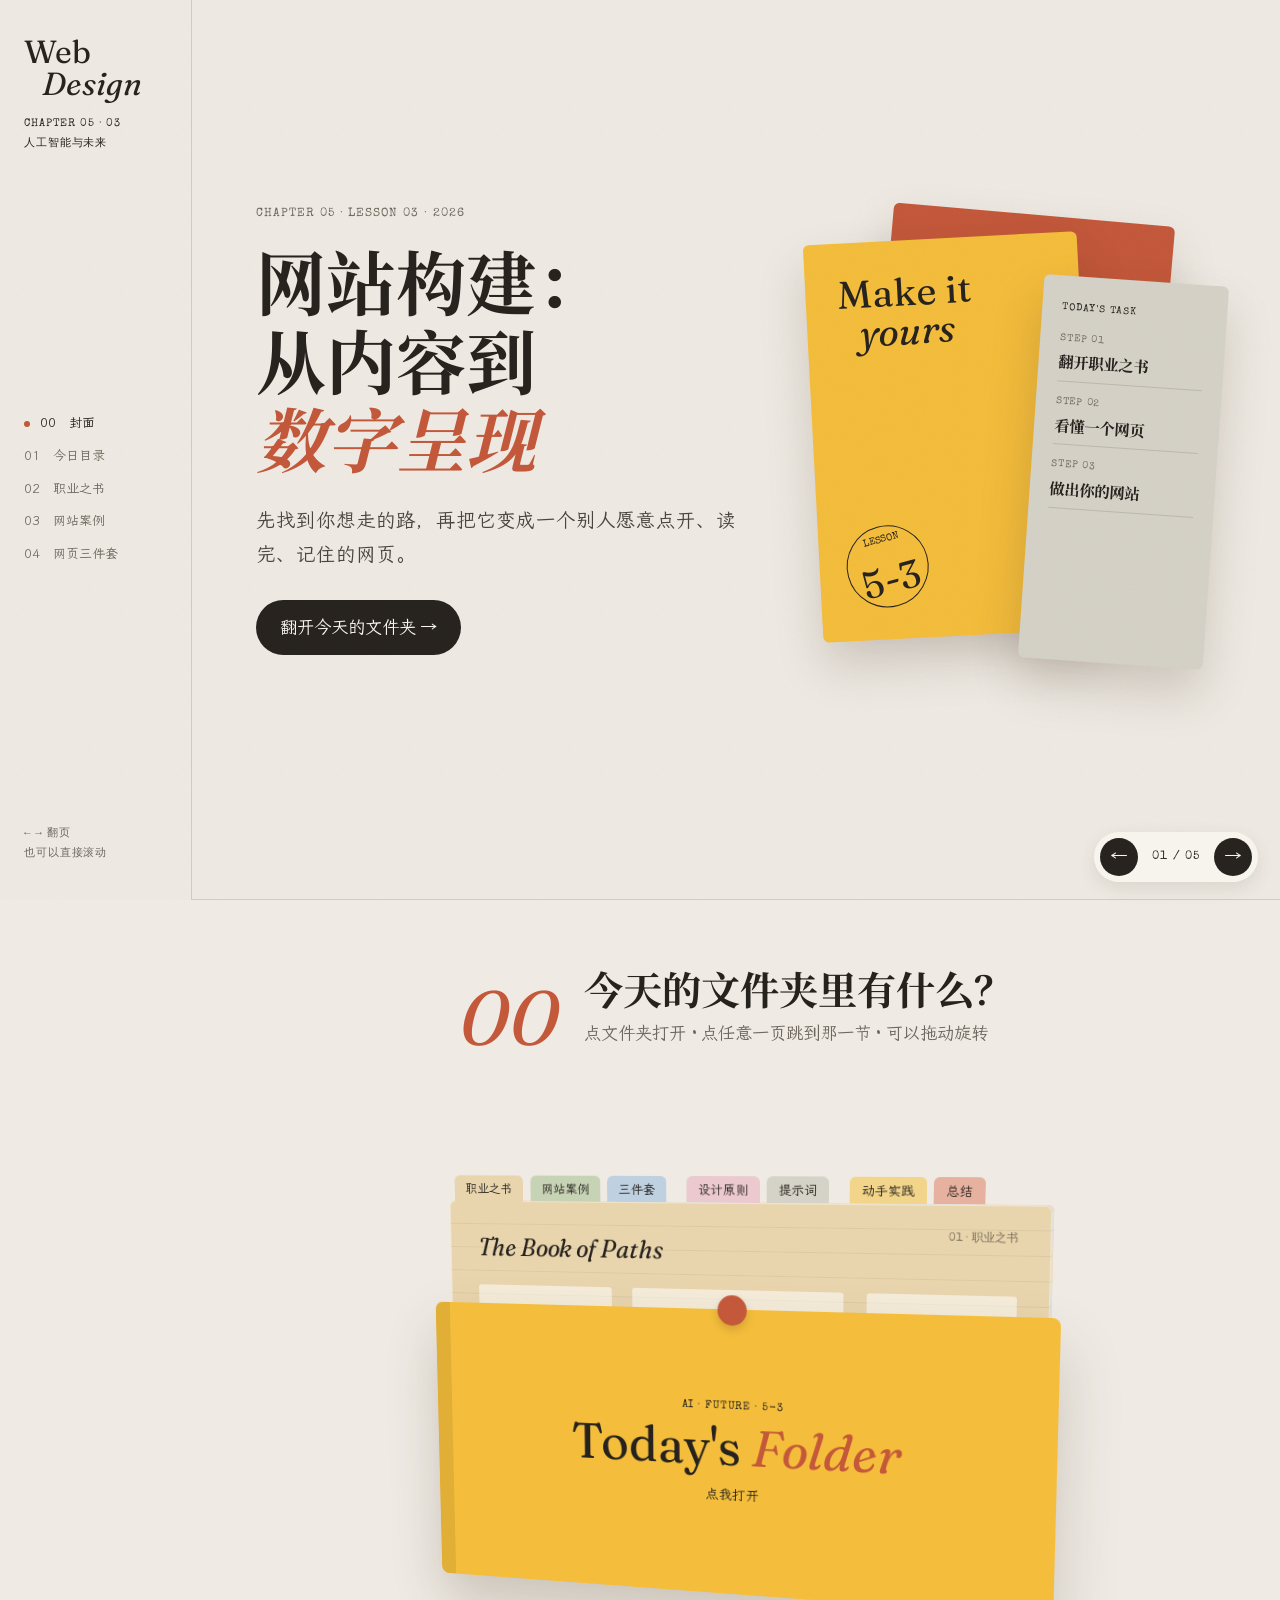
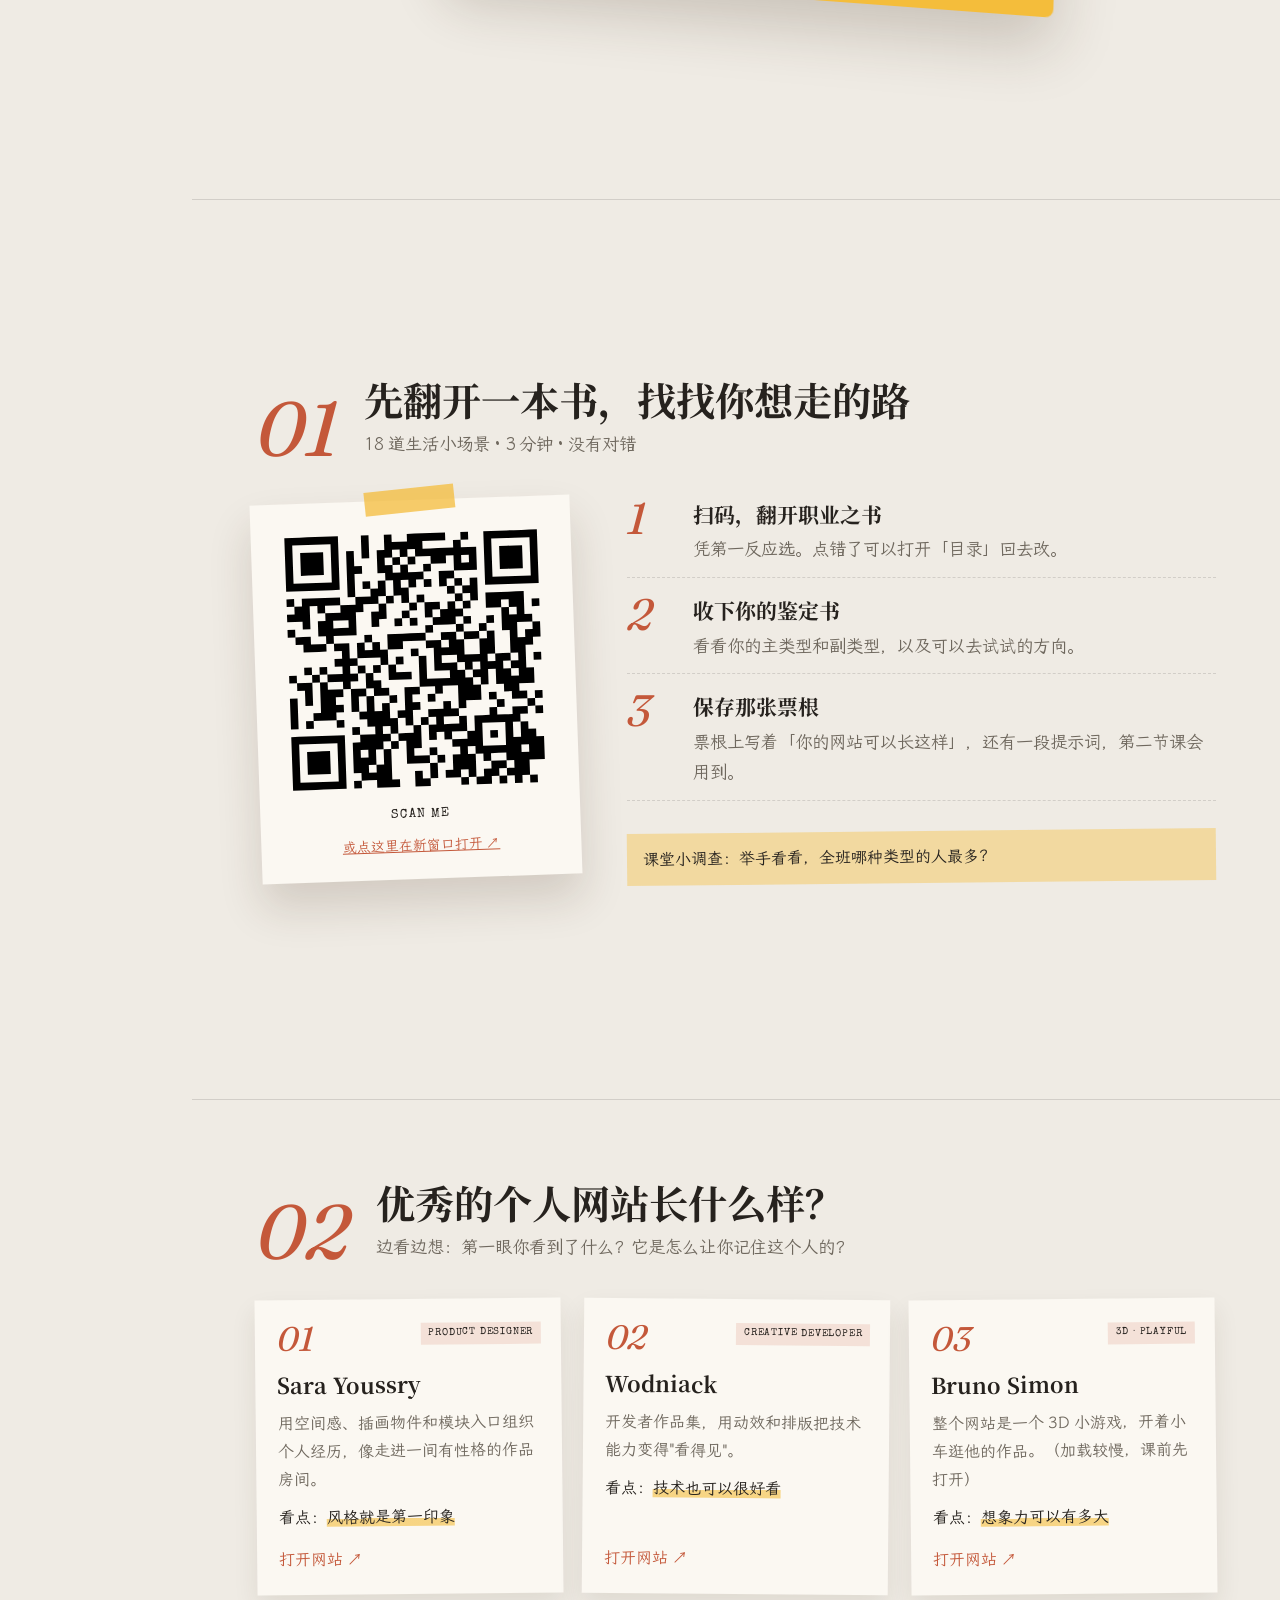
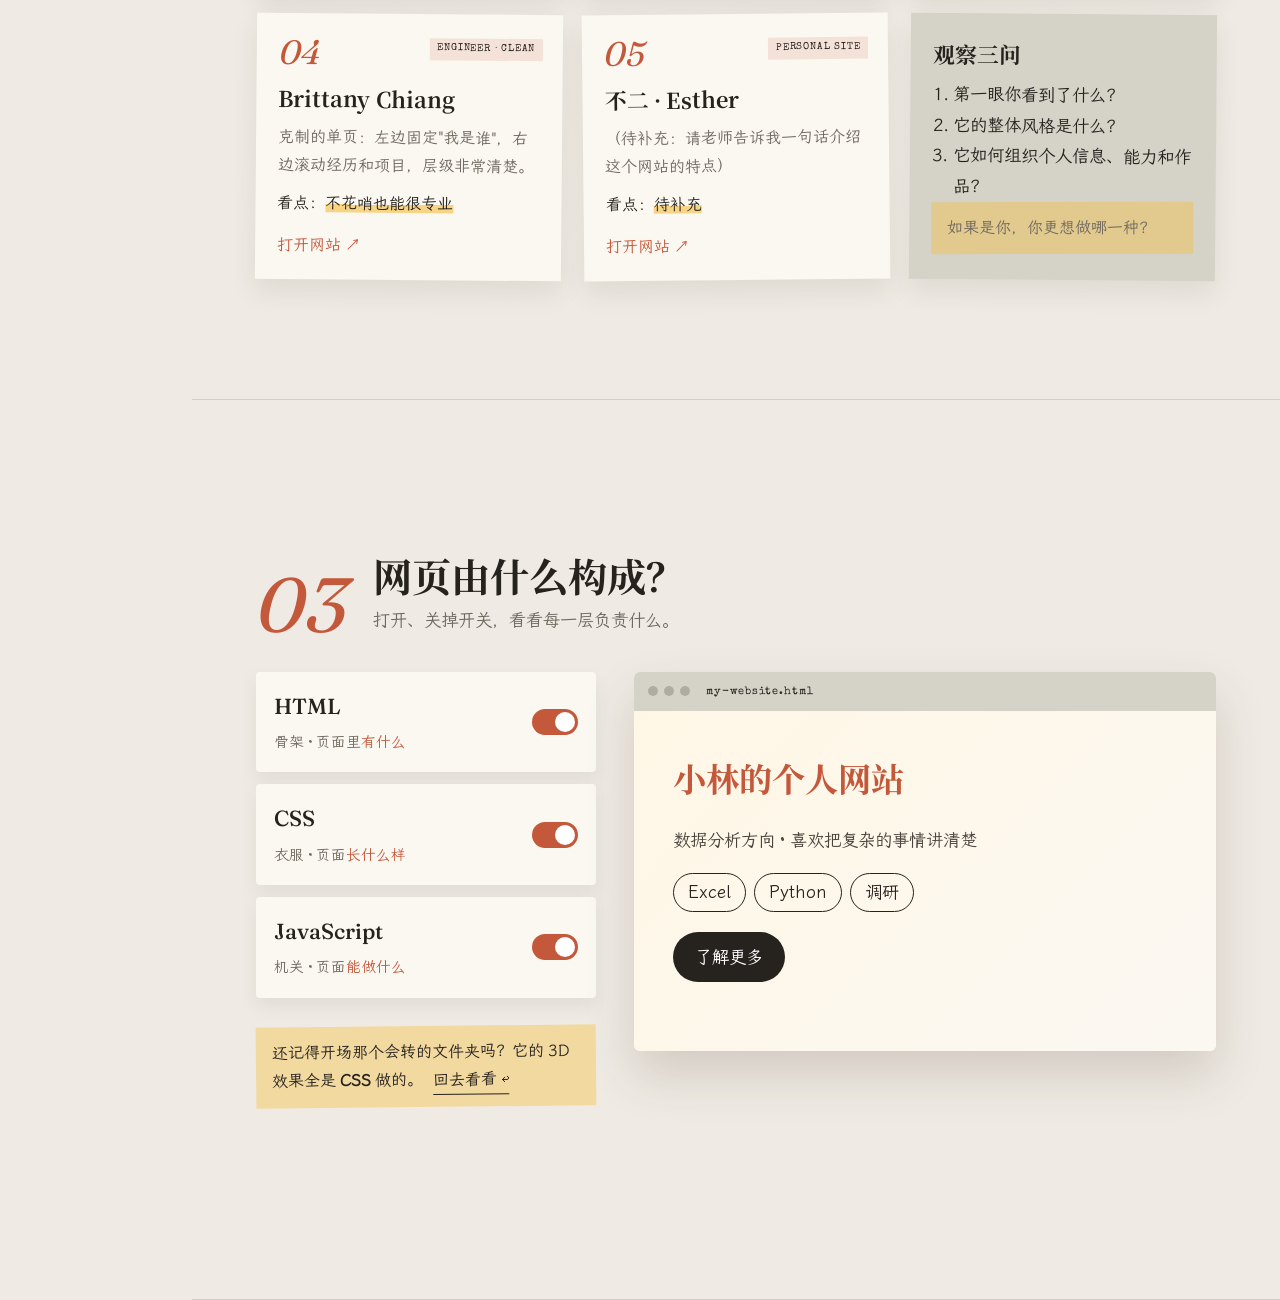
==== demo/index.html @ 515145e1 "Add responsive courseware prototype: full-screen pages with arrow-key page turns and folder director" ====
<!DOCTYPE html>
<html lang="zh-CN">
<head>
  <meta charset="UTF-8">
  <meta name="viewport" content="width=device-width, initial-scale=1.0">
  <title>网站构建 · 5-3</title>
  <link rel="stylesheet" href="fonts/fonts.css">
  <link rel="stylesheet" href="style.css">
</head>
<body>

  <!-- 侧边栏：桌面端显示，当前在哪一节 -->
  <aside class="side">
    <a class="side-brand" href="#s-cover" data-jump>
      <b>Web<i>Design</i></b>
      <span class="type">CHAPTER 05 · 03<br>人工智能与未来</span>
    </a>
    <nav class="side-nav" id="sideNav"></nav>
    <p class="side-keys type">← → 翻页<br>也可以直接滚动</p>
  </aside>

  <!-- 手机端顶栏 -->
  <header class="topbar">
    <b>Web <i>Design</i> · 5-3</b>
    <span id="topPos" class="type">01 / 05</span>
  </header>

  <main id="deck">

    <!-- 00 封面 -->
    <section class="screen hero" id="s-cover" data-title="封面">
      <div class="hero-copy">
        <p class="kicker type">CHAPTER 05 · LESSON 03 · 2026</p>
        <h1>网站构建：<br>从内容到<br><em>数字呈现</em></h1>
        <p class="lead">先找到你想走的路，再把它变成一个别人愿意点开、读完、记住的网页。</p>
        <button class="pill-btn" type="button" data-next>翻开今天的文件夹 →</button>
      </div>
      <div class="hero-stack" aria-hidden="true">
        <div class="hs-card red"></div>
        <div class="hs-card yellow"><b>Make it<br><i>yours</i></b><div class="stamp">LESSON<b>5-3</b></div></div>
        <div class="hs-card ticket">
          <p class="type">TODAY'S TASK</p>
          <dl><dt class="type">STEP 01</dt><dd>翻开职业之书</dd><dt class="type">STEP 02</dt><dd>看懂一个网页</dd><dt class="type">STEP 03</dt><dd>做出你的网站</dd></dl>
        </div>
      </div>
    </section>

    <!-- 01 文件夹目录 -->
    <section class="screen folder-screen" id="s-folder" data-title="今日目录">
      <div class="sec-head center">
        <span class="no">00</span>
        <div><h2>今天的文件夹里有什么？</h2><p>点文件夹打开 · 点任意一页跳到那一节 · 可以拖动旋转</p></div>
      </div>
      <div class="folder-scene" id="folderScene">
        <div class="rig" id="rig"></div>
      </div>
    </section>

    <!-- 02 职业之书 -->
    <section class="screen" id="s-book" data-title="职业之书">
      <div class="sec-head">
        <span class="no">01</span>
        <div><h2>先翻开一本书，找找你想走的路</h2><p>18 道生活小场景 · 3 分钟 · 没有对错</p></div>
      </div>
      <div class="book-grid">
        <div class="qr-card">
          <div class="tape"></div>
          <img src="assets/test-qr.svg" alt="职业之书测试二维码">
          <p class="type">SCAN ME</p>
          <a href="../test/" target="_blank" rel="noopener">或点这里在新窗口打开 ↗</a>
        </div>
        <div class="book-steps">
          <div class="step"><b>1</b><div><h3>扫码，翻开职业之书</h3><p>凭第一反应选。点错了可以打开「目录」回去改。</p></div></div>
          <div class="step"><b>2</b><div><h3>收下你的鉴定书</h3><p>看看你的主类型和副类型，以及可以去试试的方向。</p></div></div>
          <div class="step"><b>3</b><div><h3>保存那张票根</h3><p>票根上写着「你的网站可以长这样」，还有一段提示词，第二节课会用到。</p></div></div>
          <div class="note">课堂小调查：举手看看，全班哪种类型的人最多？</div>
        </div>
      </div>
    </section>

    <!-- 03 案例 -->
    <section class="screen" id="s-cases" data-title="网站案例">
      <div class="sec-head">
        <span class="no">02</span>
        <div><h2>优秀的个人网站长什么样？</h2><p>边看边想：第一眼你看到了什么？它是怎么让你记住这个人的？</p></div>
      </div>
      <div class="cases">
        <article class="case">
          <span class="case-no">01</span><span class="tag type">PRODUCT DESIGNER</span>
          <h3>Sara Youssry</h3>
          <p>用空间感、插画物件和模块入口组织个人经历，像走进一间有性格的作品房间。</p>
          <p class="look">看点：<b>风格就是第一印象</b></p>
          <a href="https://sarayoussry.com/" target="_blank" rel="noopener">打开网站 ↗</a>
        </article>
        <article class="case">
          <span class="case-no">02</span><span class="tag type">CREATIVE DEVELOPER</span>
          <h3>Wodniack</h3>
          <p>开发者作品集，用动效和排版把技术能力变得"看得见"。</p>
          <p class="look">看点：<b>技术也可以很好看</b></p>
          <a href="https://wodniack.dev/" target="_blank" rel="noopener">打开网站 ↗</a>
        </article>
        <article class="case">
          <span class="case-no">03</span><span class="tag type">3D · PLAYFUL</span>
          <h3>Bruno Simon</h3>
          <p>整个网站是一个 3D 小游戏，开着小车逛他的作品。（加载较慢，课前先打开）</p>
          <p class="look">看点：<b>想象力可以有多大</b></p>
          <a href="https://bruno-simon.com/" target="_blank" rel="noopener">打开网站 ↗</a>
        </article>
        <article class="case">
          <span class="case-no">04</span><span class="tag type">ENGINEER · CLEAN</span>
          <h3>Brittany Chiang</h3>
          <p>克制的单页：左边固定"我是谁"，右边滚动经历和项目，层级非常清楚。</p>
          <p class="look">看点：<b>不花哨也能很专业</b></p>
          <a href="https://brittanychiang.com/" target="_blank" rel="noopener">打开网站 ↗</a>
        </article>
        <article class="case">
          <span class="case-no">05</span><span class="tag type">PERSONAL SITE</span>
          <h3>不二 · Esther</h3>
          <p>（待补充：请老师告诉我一句话介绍这个网站的特点）</p>
          <p class="look">看点：<b>待补充</b></p>
          <a href="https://hiesther.me/" target="_blank" rel="noopener">打开网站 ↗</a>
        </article>
        <article class="case ask">
          <h3>观察三问</h3>
          <ol>
            <li>第一眼你看到了什么？</li>
            <li>它的整体风格是什么？</li>
            <li>它如何组织个人信息、能力和作品？</li>
          </ol>
          <p class="note">如果是你，你更想做哪一种？</p>
        </article>
      </div>
    </section>

    <!-- 04 三件套 -->
    <section class="screen" id="s-basics" data-title="网页三件套">
      <div class="sec-head">
        <span class="no">03</span>
        <div><h2>网页由什么构成？</h2><p>打开、关掉开关，看看每一层负责什么。</p></div>
      </div>
      <div class="lab">
        <div class="switches">
          <button class="sw on" type="button" data-layer="html"><span><b>HTML</b><small>骨架 · 页面里<em>有什么</em></small></span><i class="knob"></i></button>
          <button class="sw on" type="button" data-layer="css"><span><b>CSS</b><small>衣服 · 页面<em>长什么样</em></small></span><i class="knob"></i></button>
          <button class="sw on" type="button" data-layer="js"><span><b>JavaScript</b><small>机关 · 页面<em>能做什么</em></small></span><i class="knob"></i></button>
          <div class="note">还记得开场那个会转的文件夹吗？它的 3D 效果全是 <b>CSS</b> 做的。
            <button class="link" type="button" data-goto="s-folder">回去看看 ↩</button></div>
        </div>
        <div class="browser">
          <div class="bar"><i></i><i></i><i></i><span class="type">my-website.html</span></div>
          <div class="demo styled" id="demo">
            <h4>小林的个人网站</h4>
            <p>数据分析方向 · 喜欢把复杂的事情讲清楚</p>
            <div class="tags"><span>Excel</span><span>Python</span><span>调研</span></div>
            <button type="button" id="demoBtn">了解更多</button>
          </div>
          <div class="demo-empty" id="demoEmpty">（没有 HTML，就什么都没有）</div>
        </div>
      </div>
    </section>

  </main>

  <!-- 翻页时扫过的那张纸 -->
  <div class="turn" id="turn" aria-hidden="true"><div class="turn-sheet"><span class="type" id="turnNo"></span><b id="turnTitle"></b></div></div>
  <div class="pager">
    <button type="button" id="prevBtn" aria-label="上一节">←</button>
    <span id="pagerPos" class="type">01 / 05</span>
    <button type="button" id="nextBtn" aria-label="下一节">→</button>
  </div>

  <script src="script.js"></script>
</body>
</html>
---- demo/fonts/fonts.css ----
/* 字体都放在本地，国内网络也能正常加载。
   中文字体只保留了页面用到的字；如果改了题目里的文字，新字会自动用系统楷体/宋体顶上。
   LXGW WenKai（霞鹜文楷）、Noto Serif SC、Fraunces、Special Elite 均为 SIL OFL 开源字体。 */

@font-face {
  font-family: "LXGW WenKai";
  src: url("lxgw-wenkai.woff2") format("woff2");
  font-weight: 400;
  font-display: swap;
}

@font-face {
  font-family: "Noto Serif SC";
  src: url("noto-serif-sc-700.woff2") format("woff2");
  font-weight: 700;
  font-display: swap;
}

@font-face {
  font-family: "Fraunces";
  src: url("fraunces-latin-400-normal.woff2") format("woff2");
  font-weight: 400;
  font-style: normal;
  font-display: swap;
}

@font-face {
  font-family: "Fraunces";
  src: url("fraunces-latin-400-italic.woff2") format("woff2");
  font-weight: 400;
  font-style: italic;
  font-display: swap;
}

@font-face {
  font-family: "Fraunces";
  src: url("fraunces-latin-500-normal.woff2") format("woff2");
  font-weight: 500;
  font-display: swap;
}

@font-face {
  font-family: "Fraunces";
  src: url("fraunces-latin-600-normal.woff2") format("woff2");
  font-weight: 600;
  font-display: swap;
}

@font-face {
  font-family: "Special Elite";
  src: url("special-elite-latin-400-normal.woff2") format("woff2");
  font-weight: 400;
  font-display: swap;
}
---- demo/style.css ----
/* =========================================================
   手账杂志风 · 响应式
   以 1440×900 为基准设计；字号、间距用 clamp() 随屏幕缩放。
   断点：≤1100 侧边栏收起；≤760 手机单列；高度 ≤800 时收紧留白。
   ========================================================= */
:root {
  --desk: #efebe4;
  --paper: #fbf8f2;
  --paper-2: #f5f0e6;
  --ink: #26221e;
  --soft: #6f685e;
  --mustard: #f4bd3b;
  --terra: #c4583a;
  --stone: #d5d2c8;
  --sage: #c7d3b5;
  --dusty: #bfd0e0;
  --rose: #ebc9cf;
  --kraft: #e9d5ad;
  --line: rgba(38, 34, 30, 0.14);
  --rule: rgba(64, 92, 140, 0.12);

  --hand: "LXGW WenKai", "KaiTi", "STKaiti", serif;
  --title: "Fraunces", "Noto Serif SC", "Songti SC", serif;
  --zh: "Noto Serif SC", "Songti SC", "SimSun", serif;
  --type: "Special Elite", "Courier New", monospace;

  --side: clamp(190px, 15vw, 230px);
  --pad-x: clamp(20px, 5vw, 88px);
  --pad-y: clamp(28px, 6vh, 72px);
  --fs-body: clamp(15px, 1.05vw + 4px, 19px);
  --fs-h2: clamp(28px, 2.6vw + 6px, 50px);
}

* { box-sizing: border-box; }
html { scroll-behavior: auto; }
body { margin: 0; color: var(--ink); background: var(--desk); font-family: var(--hand); font-size: var(--fs-body); line-height: 1.75; overflow-x: hidden; }
body::before {   /* 纸张颗粒 */
  content: ""; position: fixed; inset: 0; pointer-events: none; z-index: 60; opacity: .35;
  background-image: url("data:image/svg+xml,%3Csvg xmlns='http://www.w3.org/2000/svg' width='160' height='160'%3E%3Cfilter id='n'%3E%3CfeTurbulence type='fractalNoise' baseFrequency='.9' numOctaves='2' stitchTiles='stitch'/%3E%3CfeColorMatrix values='0 0 0 0 0.3 0 0 0 0 0.25 0 0 0 0 0.2 0 0 0 0.09 0'/%3E%3C/filter%3E%3Crect width='100%25' height='100%25' filter='url(%23n)'/%3E%3C/svg%3E");
}
button { font: inherit; color: inherit; }
a { color: inherit; }
.type { font-family: var(--type); letter-spacing: .08em; }

/* ---------- 侧边栏 ---------- */
.side {
  position: fixed; inset: 0 auto 0 0; width: var(--side); z-index: 20;
  display: flex; flex-direction: column; justify-content: space-between; gap: 20px;
  padding: 36px 24px; border-right: 1px solid var(--line); font-size: 13px;
}
.side-brand { text-decoration: none; }
.side-brand b { display: block; font-family: var(--title); font-weight: 400; font-size: 32px; line-height: 1; }
.side-brand b i { display: block; padding-left: 18px; }
.side-brand span { display: block; margin-top: 14px; font-size: 11px; line-height: 1.8; }
.side-nav a { display: block; padding: 5px 0; color: var(--soft); text-decoration: none; transition: color .2s; }
.side-nav a:hover { color: var(--ink); }
.side-nav a.on { color: var(--ink); }
.side-nav a.on::before { content: ""; display: inline-block; width: 6px; height: 6px; margin-right: 10px; border-radius: 50%; background: var(--terra); vertical-align: middle; }
.side-keys { margin: 0; font-size: 11px; color: var(--soft); line-height: 1.8; }

.topbar { display: none; }
main { margin-left: var(--side); }

/* ---------- 每一屏 ---------- */
.screen {
  position: relative;
  min-height: 100vh;
  min-height: 100svh;
  padding: var(--pad-y) var(--pad-x) calc(var(--pad-y) + 40px);
  border-bottom: 1px solid var(--line);
  display: flex; flex-direction: column; justify-content: center;
  scroll-margin-top: 0;
}

.sec-head { display: flex; align-items: flex-end; gap: clamp(14px, 2vw, 28px); margin-bottom: clamp(20px, 4vh, 44px); }
.sec-head.center { justify-content: center; text-align: left; }
.sec-head .no { font-family: var(--title); font-style: italic; font-size: clamp(56px, 6vw, 104px); line-height: .8; color: var(--terra); }
.sec-head h2 { margin: 0; font-family: var(--zh); font-size: var(--fs-h2); line-height: 1.2; }
.sec-head p { margin: 6px 0 0; color: var(--soft); }

.note { margin-top: 16px; padding: 12px 16px; background: rgba(244, 189, 59, .4); font-size: .92em; transform: rotate(-.6deg); }
.link { padding: 0; margin-left: 6px; background: none; border: 0; border-bottom: 1px solid var(--ink); cursor: pointer; }

/* ---------- 封面 ---------- */
.hero { display: grid; grid-template-columns: 1.1fr .9fr; align-items: center; gap: clamp(24px, 5vw, 80px); }
.kicker { margin: 0 0 16px; font-size: 12px; color: var(--soft); }
.hero h1 { margin: 0; font-family: var(--zh); font-size: clamp(40px, 5vw + 6px, 84px); line-height: 1.12; }
.hero h1 em { font-family: var(--title); font-style: italic; font-weight: 400; color: var(--terra); }
.lead { max-width: 520px; margin: 22px 0 0; font-size: 1.12em; color: #4a443d; }
.pill-btn { margin-top: 28px; padding: 12px 24px; color: var(--paper); background: var(--ink); border: 0; border-radius: 99px; cursor: pointer; transition: transform .15s; }
.pill-btn:hover { transform: translateX(4px); }

.hero-stack { position: relative; height: clamp(320px, 52vh, 480px); }
.hs-card { position: absolute; border-radius: 6px; box-shadow: 0 24px 48px rgba(60, 40, 20, .18); }
.hs-card.red { inset: 4% 14% 14% 16%; background: var(--terra); transform: rotate(5deg); }
.hs-card.yellow { inset: 9% 32% 6% 0; padding: 8%; background: var(--mustard); transform: rotate(-3deg); z-index: 2; }
.hs-card.yellow b { display: block; font-family: var(--title); font-size: clamp(30px, 3vw, 46px); font-weight: 400; line-height: 1; }
.hs-card.yellow b i { padding-left: .5em; }
.stamp { position: absolute; left: 10%; bottom: 8%; width: 30%; aspect-ratio: 1; display: grid; place-items: center; text-align: center; border: 1.5px solid var(--ink); border-radius: 50%; transform: rotate(-12deg); font-family: var(--type); font-size: 10px; line-height: 1.2; }
.stamp b { display: block; font-family: var(--title); font-size: clamp(22px, 2.2vw, 32px); }
.hs-card.ticket { inset: 18% 0 0 54%; padding: 6% 5%; background: var(--stone); transform: rotate(4deg); z-index: 3; font-size: 13px; }
.hs-card.ticket p { margin: 0; font-size: 10px; }
.hs-card.ticket dt { margin-top: 12px; font-size: 10px; color: var(--soft); }
.hs-card.ticket dd { margin: 0; padding-bottom: 6px; border-bottom: 1px solid var(--line); font-family: var(--zh); font-size: clamp(14px, 1.2vw, 18px); }

/* ---------- 文件夹目录 ---------- */
.folder-screen { overflow: hidden; }
.folder-scene {
  --SW: min(620px, 72vw, calc((100vh - 210px) / 1.12));
  --SH: calc(var(--SW) * .6);
  position: relative; height: calc(var(--SH) * 1.65); display: grid; place-items: center;
  perspective: 1700px; cursor: grab; user-select: none; touch-action: pan-y;
}
.folder-scene:active { cursor: grabbing; }
.rig { position: relative; width: var(--SW); height: var(--SH); transform-style: preserve-3d;
  transform: rotateX(var(--rx, -8deg)) rotateY(var(--ry, -16deg)); transition: transform .9s cubic-bezier(.3,.7,.2,1), translate .9s; }
.rig.dragging { transition: none; }
.rig.open { --rx: -30deg; translate: 0 24%; }

.sheet { position: absolute; inset: 0; transform-style: preserve-3d; cursor: pointer;
  transform: translateZ(calc((var(--n) - var(--d)) * -3px)); transition: transform .8s cubic-bezier(.3,.7,.2,1); }
.sheet .face { position: absolute; inset: 0; padding: 4% 5%; border-radius: 6px; overflow: hidden; background: var(--c);
  box-shadow: inset 0 0 0 1px rgba(255,255,255,.35), 0 2px 0 rgba(0,0,0,.04); }
.sheet .face::before { content: ""; position: absolute; inset: 0; background: repeating-linear-gradient(to bottom, transparent 0 23px, rgba(0,0,0,.05) 23px 24px); }
.sheet .tab { position: absolute; z-index: 2; top: -26px; height: 28px; padding: 3px 12px; border-radius: 6px 6px 0 0; background: var(--c);
  font-size: 13px; white-space: nowrap; }
.sheet h3 { position: relative; margin: 0; font-family: var(--title); font-style: italic; font-weight: 400; font-size: clamp(16px, 2vw, 26px); }
.sheet .num { position: absolute; right: 5%; top: 6%; font-family: var(--type); font-size: 11px; color: rgba(0,0,0,.5); }
.sheet .peek { position: relative; display: flex; gap: 4%; margin-top: 3%; }
.sheet .peek i { flex: 1; height: calc(var(--SH) * .3); background: rgba(255,255,255,.55); border-radius: 3px; }
.sheet .peek i:nth-child(2) { flex: 1.5; }
.sheet.soon { cursor: default; }
.sheet.soon .face::after { content: "制作中"; position: absolute; right: 5%; bottom: 8%; font-size: 12px; color: rgba(0,0,0,.45); }

.pocket { position: absolute; left: -2%; right: -2%; bottom: -6%; height: 78%; transform-origin: bottom center; transform: translateZ(14px); transition: transform 1s cubic-bezier(.3,.7,.2,1); pointer-events: none; }
.pocket .front { position: absolute; inset: 0; display: grid; place-items: center; text-align: center; border-radius: 8px; cursor: pointer; pointer-events: auto;
  background: linear-gradient(90deg, rgba(0,0,0,.08) 0 2.5%, transparent 2.5%), var(--mustard); box-shadow: 0 30px 60px rgba(60,40,20,.2); }
.pocket .front .clasp { position: absolute; top: -14px; left: 50%; width: 30px; height: 30px; margin-left: -15px; border-radius: 50%; background: var(--terra); box-shadow: 0 4px 10px rgba(0,0,0,.15); }
.pocket .front p { margin: 0; font-size: 11px; }
.pocket .front h3 { margin: 6px 0; font-family: var(--title); font-weight: 400; font-size: clamp(28px, 4vw, 52px); line-height: 1; }
.pocket .front h3 i { color: var(--terra); }
.pocket .front small { font-size: 14px; }
.rig.open .pocket { transform: translateZ(18px) rotateX(-74deg); }
.rig.open .pocket .front > div { opacity: 0; transition: opacity .3s; }
.rig.open .sheet { transform: translateZ(calc((var(--n) - var(--d)) * -60px)) translateY(calc((var(--n) - var(--d)) * -6px)) rotateX(calc((var(--n) - var(--d)) * 2deg)); }
.rig.open .sheet:not(.soon):hover { transform: translateZ(calc((var(--n) - var(--d)) * -60px)) translateY(calc((var(--n) - var(--d)) * -6px - 30px)) rotateX(calc((var(--n) - var(--d)) * 2deg)); }
.folder-hint { margin: 0; text-align: center; font-size: 13px; color: var(--soft); }

/* ---------- 职业之书 ---------- */
.book-grid { display: grid; grid-template-columns: minmax(220px, 320px) 1fr; gap: clamp(24px, 4vw, 64px); align-items: center; }
.qr-card { position: relative; padding: 26px 26px 20px; text-align: center; background: var(--paper); box-shadow: 0 24px 44px rgba(60,40,20,.16); transform: rotate(-2deg); }
.qr-card img { display: block; width: 100%; aspect-ratio: 1; }
.qr-card p { margin: 10px 0 2px; font-size: 13px; }
.qr-card a { font-size: 14px; color: var(--terra); }
.tape { position: absolute; top: -12px; left: 50%; width: 90px; height: 24px; margin-left: -45px; background: rgba(244,189,59,.75); transform: rotate(-4deg); }
.book-steps { display: grid; gap: 14px; max-width: 620px; }
.step { display: grid; grid-template-columns: 52px 1fr; gap: 14px; align-items: start; padding-bottom: 12px; border-bottom: 1px dashed var(--line); }
.step b { font-family: var(--title); font-style: italic; font-weight: 400; font-size: 44px; line-height: 1; color: var(--terra); }
.step h3 { margin: 0; font-family: var(--zh); font-size: 1.2em; }
.step p { margin: 2px 0 0; color: var(--soft); }

/* ---------- 案例 ---------- */
.cases { display: grid; grid-template-columns: repeat(3, minmax(0, 1fr)); gap: clamp(14px, 1.6vw, 24px); }
.case { position: relative; display: flex; flex-direction: column; padding: 22px 22px 20px; background: var(--paper); box-shadow: 0 12px 26px rgba(60,40,20,.09); }
.case:nth-child(odd) { transform: rotate(-.6deg); }
.case:nth-child(even) { transform: rotate(.5deg); }
.case-no { font-family: var(--title); font-style: italic; font-size: 34px; line-height: 1; color: var(--terra); }
.case .tag { position: absolute; top: 24px; right: 20px; padding: 2px 8px; font-size: 10px; background: rgba(196,88,58,.14); }
.case h3 { margin: 10px 0 6px; font-family: var(--zh); font-size: 1.25em; }
.case p { margin: 0; font-size: .92em; color: var(--soft); }
.case .look { margin-top: 10px; color: var(--ink); }
.case .look b { background: linear-gradient(transparent 58%, rgba(244,189,59,.6) 58%); font-weight: 400; }
.case a { margin-top: auto; padding-top: 14px; font-size: .92em; color: var(--terra); text-decoration: none; }
.case a:hover { text-decoration: underline; }
.case.ask { background: var(--stone); }
.case.ask h3 { margin-top: 0; }
.case.ask ol { margin: 0; padding-left: 1.2em; }

/* ---------- 三件套 ---------- */
.lab { display: grid; grid-template-columns: minmax(240px, 340px) 1fr; gap: clamp(20px, 3vw, 44px); align-items: start; }
.switches { display: grid; gap: 12px; }
.sw { display: flex; justify-content: space-between; align-items: center; gap: 12px; width: 100%; padding: 16px 18px; text-align: left; background: var(--paper); border: 0; border-radius: 4px; box-shadow: 0 8px 18px rgba(60,40,20,.08); cursor: pointer; }
.sw b { display: block; font-family: var(--title); font-weight: 500; font-size: 1.25em; }
.sw small { color: var(--soft); font-size: .85em; } .sw em { font-style: normal; color: var(--terra); }
.knob { flex: none; position: relative; width: 46px; height: 26px; border-radius: 99px; background: var(--stone); transition: .25s; }
.knob::after { content: ""; position: absolute; top: 3px; left: 3px; width: 20px; height: 20px; border-radius: 50%; background: #fff; transition: .25s; }
.sw.on .knob { background: var(--terra); } .sw.on .knob::after { left: 23px; }
.browser { background: var(--paper); border-radius: 6px; overflow: hidden; box-shadow: 0 24px 50px rgba(60,40,20,.16); }
.bar { display: flex; align-items: center; gap: 6px; padding: 10px 14px; background: var(--stone); }
.bar i { width: 10px; height: 10px; border-radius: 50%; background: rgba(0,0,0,.18); }
.bar span { margin-left: 10px; font-size: 11px; }
.demo { padding: clamp(22px, 3vw, 40px); min-height: clamp(240px, 38vh, 340px); }
.demo.styled { background: linear-gradient(135deg, #fff7e6, var(--paper)); }
.demo.styled h4 { margin: 0 0 6px; font-family: var(--zh); font-size: clamp(28px, 2.6vw, 42px); color: var(--terra); }
.demo.styled p { color: #4a443d; }
.demo.styled .tags span { display: inline-block; margin: 0 8px 8px 0; padding: 3px 14px; border: 1.5px solid var(--ink); border-radius: 99px; }
.demo.styled button { margin-top: 12px; padding: 10px 22px; color: #fff; background: var(--ink); border: 0; border-radius: 99px; cursor: pointer; }
.demo:not(.styled), .demo:not(.styled) * { all: revert; font-family: "Times New Roman", serif; }
.demo-empty { display: none; padding: 40px; color: var(--soft); min-height: clamp(240px, 38vh, 340px); }
.browser.no-html .demo { display: none; }
.browser.no-html .demo-empty { display: block; }

/* ---------- 翻页：一张纸扫过去 ---------- */
.turn { position: fixed; inset: 0 0 0 var(--side); z-index: 50; pointer-events: none; perspective: 2200px; visibility: hidden; }
.turn-sheet { position: absolute; inset: 0; display: grid; place-content: center; text-align: center; gap: 6px;
  background: repeating-linear-gradient(to bottom, transparent 0 31px, var(--rule) 31px 32px), var(--paper);
  box-shadow: 0 0 60px rgba(60,40,20,.25); backface-visibility: hidden; }
.turn-sheet span { font-size: 13px; color: var(--soft); }
.turn-sheet b { font-family: var(--zh); font-size: clamp(30px, 3.4vw, 56px); }
.turn.go .turn-sheet { animation: turnIn .42s cubic-bezier(.5,0,.75,0) forwards, turnOut .46s .5s cubic-bezier(.25,1,.5,1) forwards; }
.turn.go.back .turn-sheet { animation-name: turnInB, turnOutB; }
@keyframes turnIn { from { transform-origin: right center; transform: rotateY(88deg); } to { transform-origin: right center; transform: rotateY(0); } }
@keyframes turnOut { from { transform-origin: left center; transform: rotateY(0); } to { transform-origin: left center; transform: rotateY(-88deg); } }
@keyframes turnInB { from { transform-origin: left center; transform: rotateY(-88deg); } to { transform-origin: left center; transform: rotateY(0); } }
@keyframes turnOutB { from { transform-origin: right center; transform: rotateY(0); } to { transform-origin: right center; transform: rotateY(88deg); } }

.pager { position: fixed; right: 22px; bottom: 18px; z-index: 30; display: flex; align-items: center; gap: 10px; padding: 6px; background: rgba(251,248,242,.85); backdrop-filter: blur(8px); border-radius: 99px; box-shadow: 0 6px 18px rgba(60,40,20,.1); }
.pager button { width: 38px; height: 38px; border: 0; border-radius: 50%; background: var(--ink); color: var(--paper); font-size: 18px; cursor: pointer; }
.pager button:disabled { opacity: .25; cursor: default; }
.pager span { font-size: 12px; min-width: 56px; text-align: center; }

/* ---------- 矮屏幕（如 1366×768） ---------- */
@media (max-height: 800px) and (min-width: 761px) {
  :root { --pad-y: 32px; }
  .sec-head .no { font-size: clamp(48px, 5vw, 80px); }
  .case { padding: 16px 18px; }
  .case p { font-size: .88em; }
}

/* ---------- 平板 ---------- */
@media (max-width: 1100px) {
  :root { --side: 0px; }
  .side { display: none; }
  .topbar { position: sticky; top: 0; z-index: 30; display: flex; justify-content: space-between; align-items: center; padding: 12px 20px; background: rgba(239,235,228,.9); backdrop-filter: blur(8px); border-bottom: 1px solid var(--line); }
  .topbar b { font-family: var(--title); font-weight: 500; } .topbar span { font-size: 12px; }
  .cases { grid-template-columns: repeat(2, minmax(0, 1fr)); }
}

/* ---------- 手机 ---------- */
@media (max-width: 760px) {
  .screen { min-height: 0; padding-top: 48px; padding-bottom: 56px; }
  .hero { grid-template-columns: 1fr; min-height: calc(100svh - 50px); }
  .hero-stack { height: 300px; }
  .book-grid, .lab { grid-template-columns: 1fr; }
  .qr-card { width: min(260px, 80%); margin: 0 auto; }
  .cases { grid-template-columns: 1fr; }
  .sec-head { align-items: flex-start; flex-direction: column; gap: 4px; }
  .folder-scene { --SW: 78vw; }
  .sheet .tab { font-size: 10px; padding: 4px 6px; }
  .pager { display: none; }
}

@media (prefers-reduced-motion: reduce) {
  .turn.go .turn-sheet { animation-duration: .01s; animation-delay: 0s; }
}
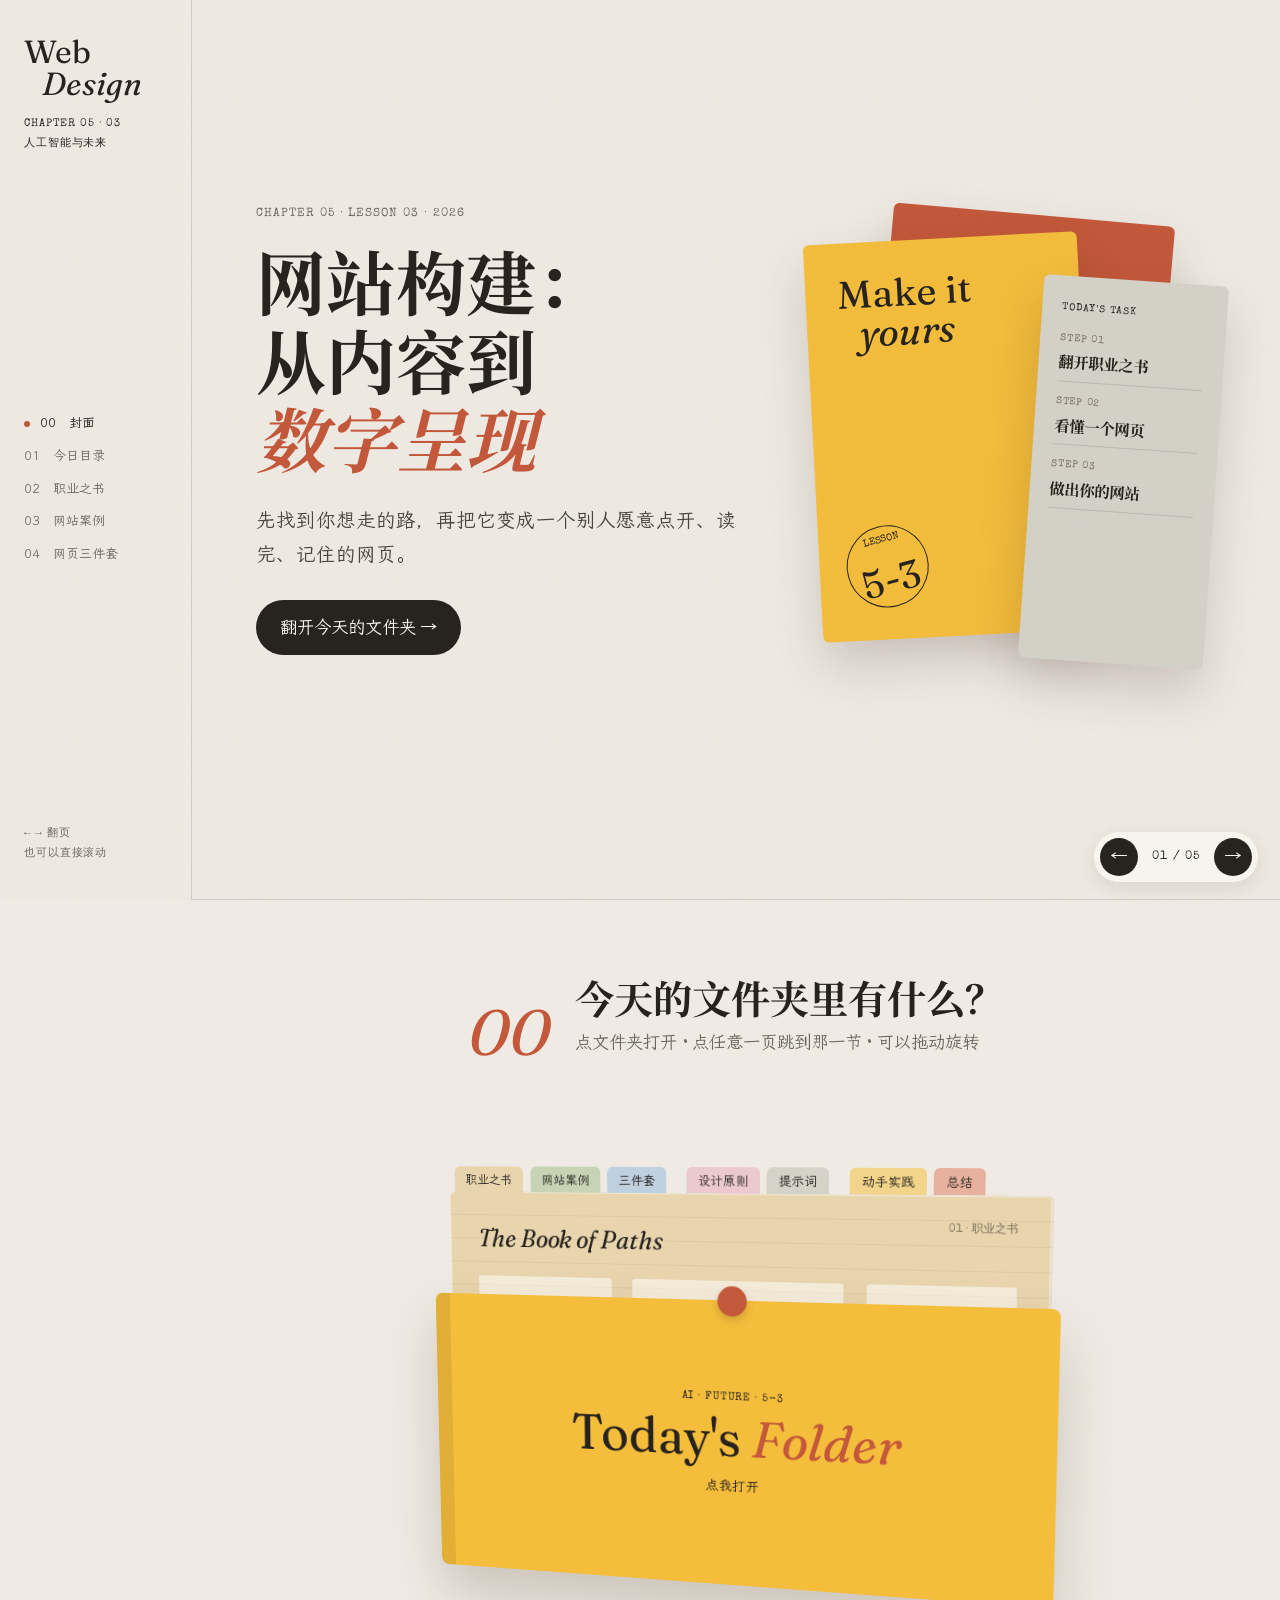
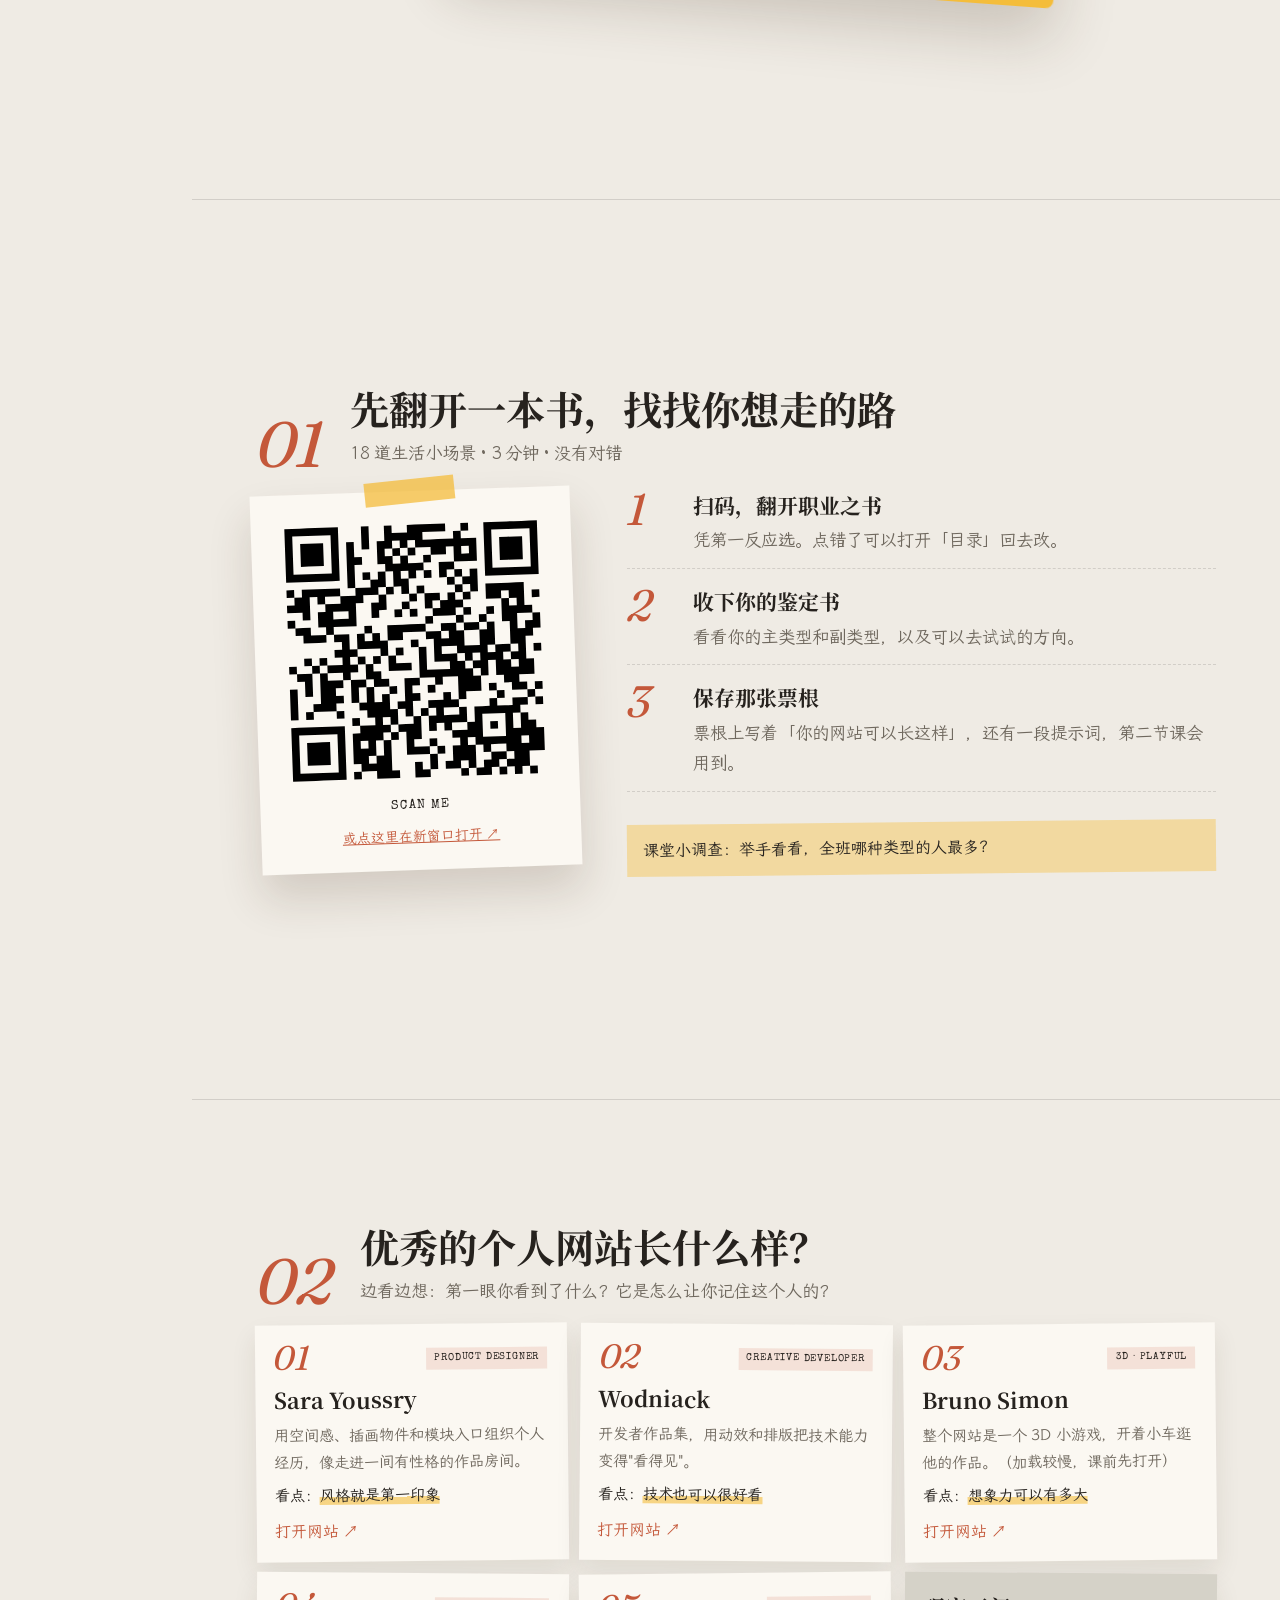
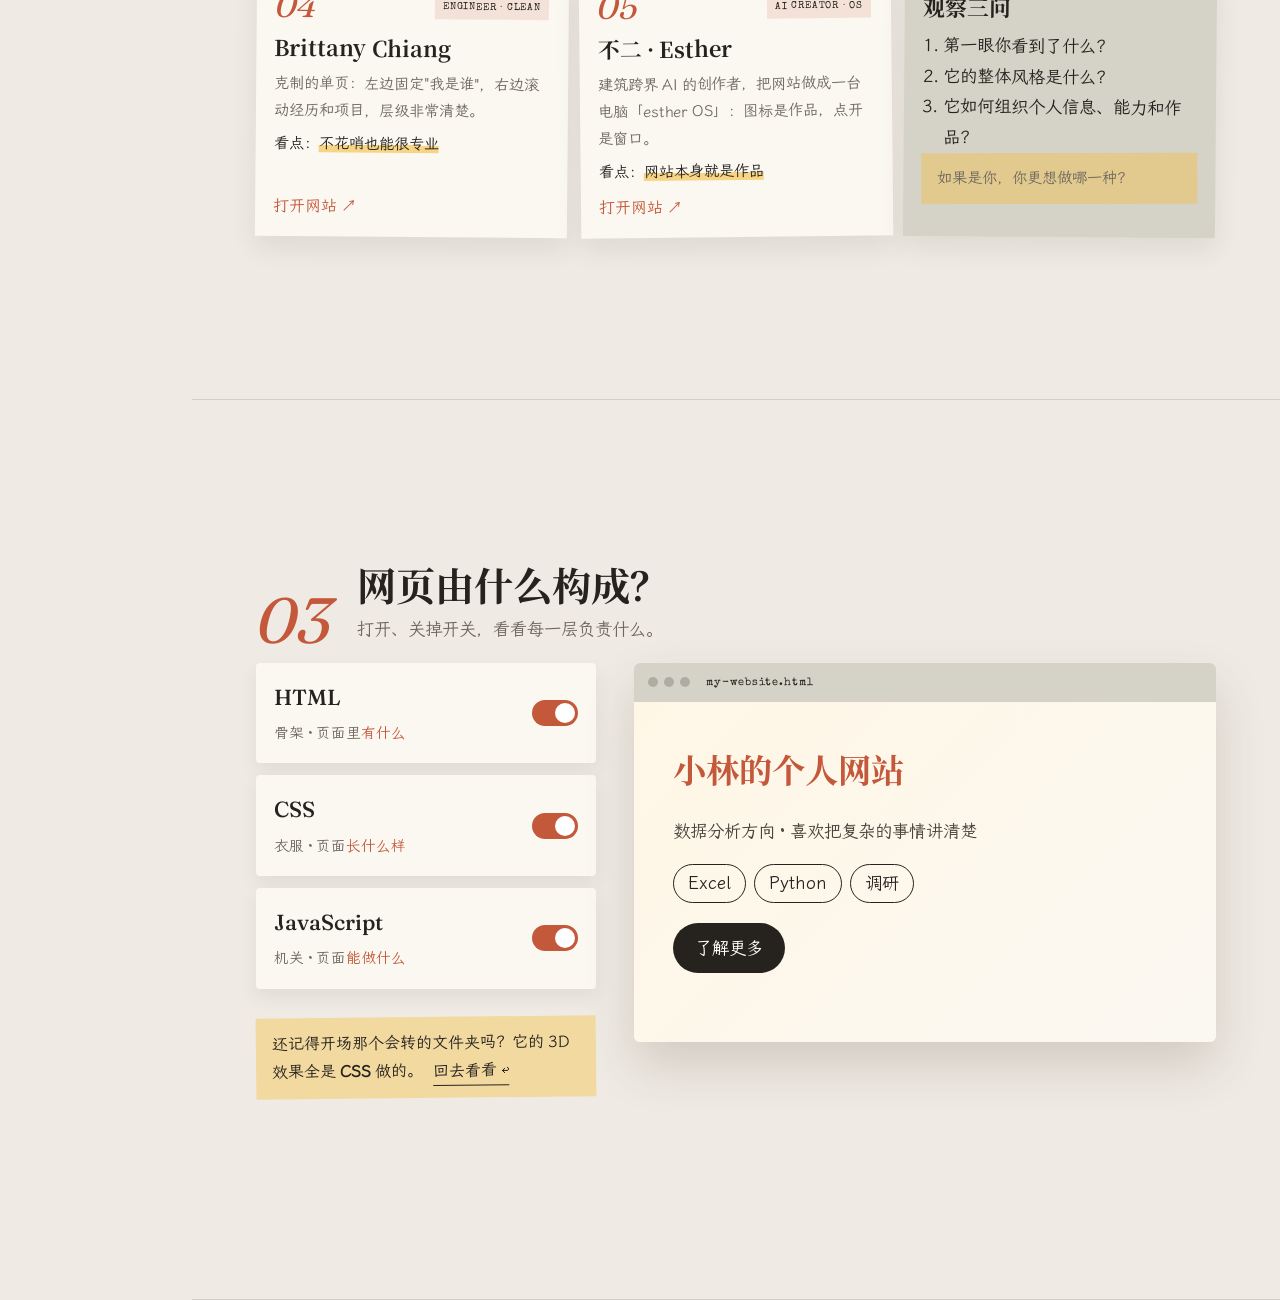
==== commit 11702f2b: "Demo: fill in the Esther case card and tighten spacing on shorter screens Co-Authored-By: Claude Opu" ====
--- a/demo/index.html
+++ b/demo/index.html
@@ -114,10 +114,10 @@
           <a href="https://brittanychiang.com/" target="_blank" rel="noopener">打开网站 ↗</a>
         </article>
         <article class="case">
-          <span class="case-no">05</span><span class="tag type">PERSONAL SITE</span>
+          <span class="case-no">05</span><span class="tag type">AI CREATOR · OS</span>
           <h3>不二 · Esther</h3>
-          <p>（待补充：请老师告诉我一句话介绍这个网站的特点）</p>
-          <p class="look">看点：<b>待补充</b></p>
+          <p>建筑跨界 AI 的创作者，把网站做成一台电脑「esther OS」：图标是作品，点开是窗口。</p>
+          <p class="look">看点：<b>网站本身就是作品</b></p>
           <a href="https://hiesther.me/" target="_blank" rel="noopener">打开网站 ↗</a>
         </article>
         <article class="case ask">
--- a/demo/style.css
+++ b/demo/style.css
@@ -220,11 +220,16 @@
 .pager span { font-size: 12px; min-width: 56px; text-align: center; }
 
 /* ---------- 矮屏幕（如 1366×768） ---------- */
-@media (max-height: 800px) and (min-width: 761px) {
+@media (max-height: 940px) and (min-width: 761px) {
   :root { --pad-y: 32px; }
   .sec-head .no { font-size: clamp(48px, 5vw, 80px); }
   .case { padding: 16px 18px; }
   .case p { font-size: .88em; }
+  .sec-head { margin-bottom: 18px; }
+  .cases { gap: 12px; }
+  .case h3 { margin: 6px 0 4px; }
+  .case .look { margin-top: 6px; }
+  .case a { padding-top: 8px; }
 }
 
 /* ---------- 平板 ---------- */
